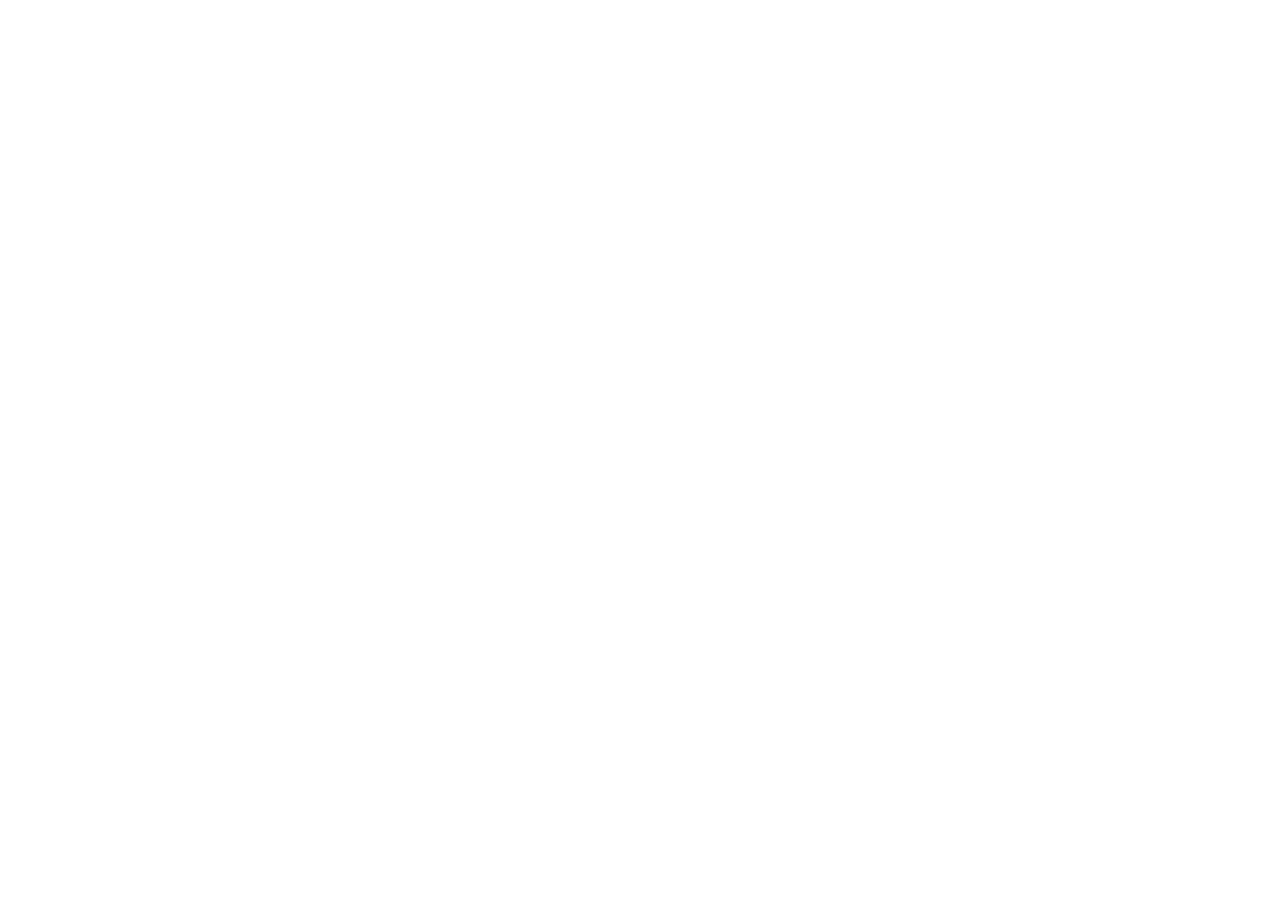
==== index.html @ 45d9abd4 "Arquivos" ====
<!DOCTYPE html>
<html lang="pt-br">
<head>
     <meta charset="UTF-8">
     <meta http-equiv="X-UA-Compatible" content="IE=edge">
     <meta name="viewport" content="width=device-width, initial-scale=1.0">
     <meta name="Author" content="Lucas Gabriel G. Oliveira">
     <meta name="description" content="Projeto 2 da disciplina desenvolvimento Front-End">
     <title>Histórias de um Viajante</title>
     <link rel="shortcut icon" href="assets/img/Favicon-Logo.ico" type="image/x-icon">
     <link rel="stylesheet" href="assets/css/style.css">
</head>
<body>
     
</body>
</html>
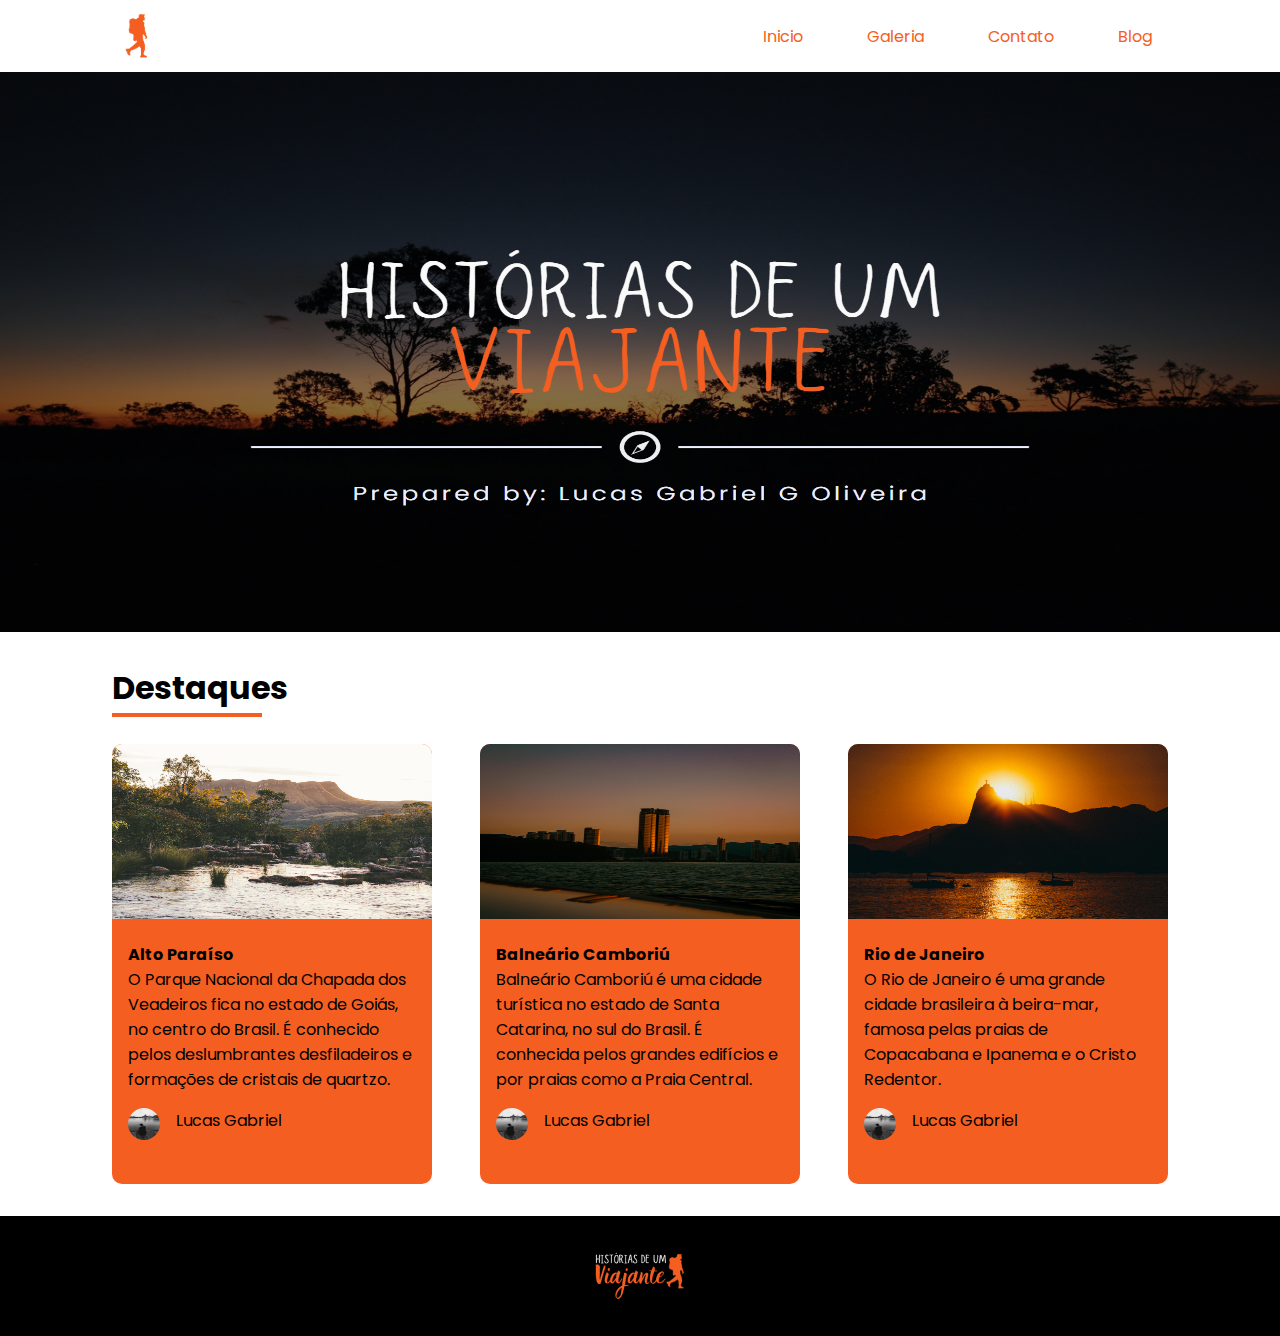
==== commit 38c2760a: "Tela Inicial" ====
--- a/index.html
+++ b/index.html
@@ -11,6 +11,75 @@
      <link rel="stylesheet" href="assets/css/style.css">
 </head>
 <body>
-     
+     <header>
+          <nav>
+               <div id="logo01">
+                    <img src="assets/img/Logo02.png" alt="Viajante">
+               </div>
+               <div id="menuNav">
+                    <ul>
+                         <li><a href="">Inicio</a></li>
+                         <li><a href="">Galeria</a></li>
+                         <li><a href="">Contato</a></li>
+                         <li><a href="">Blog</a></li>
+                    </ul>
+               </div>
+          </nav>
+     </header>
+     <section id="bannerPrincipal">
+          <img src="assets/img/Bg-Principal.png" alt="Banner">
+     </section>
+     <section id="destaques">
+          <h2>Destaques</h2>
+          <div id="sectionCards">
+               <div class="card">
+                    <div class="card-bg">
+                         <img src="assets/img/Foto01.jpg" alt="Chapada dos Viadeiros">
+                    </div>
+                    <div class="card-textos">
+                         <h4>Alto Paraíso</h4>
+                         <p>O Parque Nacional da Chapada dos Veadeiros fica no estado de Goiás, no centro do Brasil. É conhecido pelos deslumbrantes desfiladeiros e formações de cristais de quartzo.</p>
+                         <div class="card-autor">
+                              <img src="assets/img/FotoLg.jpeg" alt="Lucas Gabriel">
+                              <span>Lucas Gabriel</span>
+                         </div>
+                    </div>
+               </div>
+               <div class="card">
+                    <div class="card-bg">
+                         <img src="assets/img/Foto04.jpg" alt="Balneário Cambiriú">
+                    </div>
+                    <div class="card-textos">
+                         <h4>Balneário Camboriú</h4>
+                         <p>Balneário Camboriú é uma cidade turística no estado de Santa Catarina, no sul do Brasil. É conhecida pelos grandes edifícios e por praias como a Praia Central.</p>
+                         <div class="card-autor">
+                              <img src="assets/img/FotoLg.jpeg" alt="Lucas Gabriel">
+                              <span>Lucas Gabriel</span>
+                         </div>
+                    </div>
+               </div>
+               <div class="card">
+                    <div class="card-bg">
+                         <img src="assets/img/Foto05.jpg" alt="Rio de Janeiro">
+                    </div>
+                    <div class="card-textos">
+                         <h4>Rio de Janeiro</h4>
+                         <p>O Rio de Janeiro é uma grande cidade brasileira à beira-mar, famosa pelas praias de Copacabana e Ipanema e o Cristo Redentor.</p>
+                         <div class="card-autor">
+                              <img src="assets/img/FotoLg.jpeg" alt="Lucas Gabriel">
+                              <span>Lucas Gabriel</span>
+                         </div>
+                    </div>
+               </div>
+          </div>
+          <div id="btnSlides">
+               <div class="bolinha"></div>
+               <div class="bolinha"></div>
+               <div class="bolinha"></div>
+          </div>
+     </section>
+     <footer>
+          <img src="assets/img/Logo01.png" alt="Logo 2">
+     </footer>
 </body>
 </html>--- a/assets/css/style.css
+++ b/assets/css/style.css
@@ -0,0 +1,171 @@
+/*FONTE IMPORTADA*/
+@import url('https://fonts.googleapis.com/css2?family=Poppins:wght@200;400;700&display=swap');
+
+
+/*RESET CSS*/
+* {
+     margin: 0;
+     padding: 0;
+     box-sizing: border-box;
+     font-family: 'Poppins', sans-serif;
+}
+
+
+/*CONFIGS VARIÁVEIS*/
+:root {
+     --laranja: #F55E21;
+     --branco: #FFFFFF;
+     --preto: #000000;
+     --azulVerde: #122632;
+}
+
+
+/*CONFIGS GLOBAIS*/
+
+
+/*CONFIGS INDIVIDUAIS*/
+header {
+     width: 100%;
+     height: 72px;
+     background-color: var(--branco);
+}
+
+nav {
+     width: inherit;
+     height: inherit;
+     display: flex;
+     justify-content: space-between;
+     align-items: center;
+     padding: 0px 112px 0px 112px;
+}
+
+#logo01 {
+     height: 48px;
+     width: auto;
+}
+
+#logo01 img {
+     width: 100%;
+     height: 100%;
+}
+
+#menuNav ul {
+     list-style: none;
+     display: flex;
+     column-gap: 32px;
+}
+
+#menuNav ul li {
+     padding: 8px 16px 8px 16px;
+     /* background-color: #122632; */
+     position: relative;
+}
+
+#menuNav ul li::after {
+     content: '';
+     position: absolute;
+     bottom: 0;
+     left: 0;
+     height: 5%;
+     width: 0;
+     border-radius: 5px;
+     background-color: var(--laranja);
+     transition: all linear .3s;
+}
+
+#menuNav ul li:hover::after{
+     width: 100%;
+}
+
+
+#menuNav ul li a {
+     text-decoration: none;
+     color: var(--laranja);
+}
+
+#bannerPrincipal {
+     width: 100%;
+     height: 560px;
+}
+
+#bannerPrincipal img {
+     width: 100%;
+     height: 100%;
+}
+
+#destaques {
+     width: 100%;
+     height: auto;
+     padding: 32px 112px 32px 112px;
+}
+
+#destaques h2 {
+     font-weight: 700;
+     font-size: 32px;
+     position: relative;
+}
+
+#destaques h2::after {
+     content: '';
+     position: absolute;
+     bottom: 0;
+     left: 0;
+     margin-bottom: -5px;
+     height: 4px;
+     width: 150px;
+     background-color: var(--laranja);
+}
+
+#sectionCards {
+     margin-top: 32px;
+     width: 100%;
+     height: 100%;
+     display: flex;
+     column-gap: 48px;
+     align-items: center;
+     justify-content: center;
+}
+
+.card {
+     width: 330px;
+     height: 440px;
+     background-color: #F55E21;
+     border-radius: 10px;
+}
+
+.card-bg img {
+     width: 100%;
+     height: 175px;
+     border-top-left-radius: 10px;
+     border-top-right-radius: 10px;
+}
+
+.card-textos {
+     padding: 16px;
+}
+
+.card-autor {
+     display: flex;
+     column-gap: 16px;
+     margin-top: 16px;
+}
+
+.card-autor img {
+     width: 32px;
+     height: 32px;
+     border-radius: 100%;
+}
+
+footer {
+     width: 100%;
+     height: 120px;
+     display: flex;
+     justify-content: center;
+     align-items: center;
+     background-color: var(--preto);
+}
+
+footer img {
+     height: 48px;
+     width: auto;
+}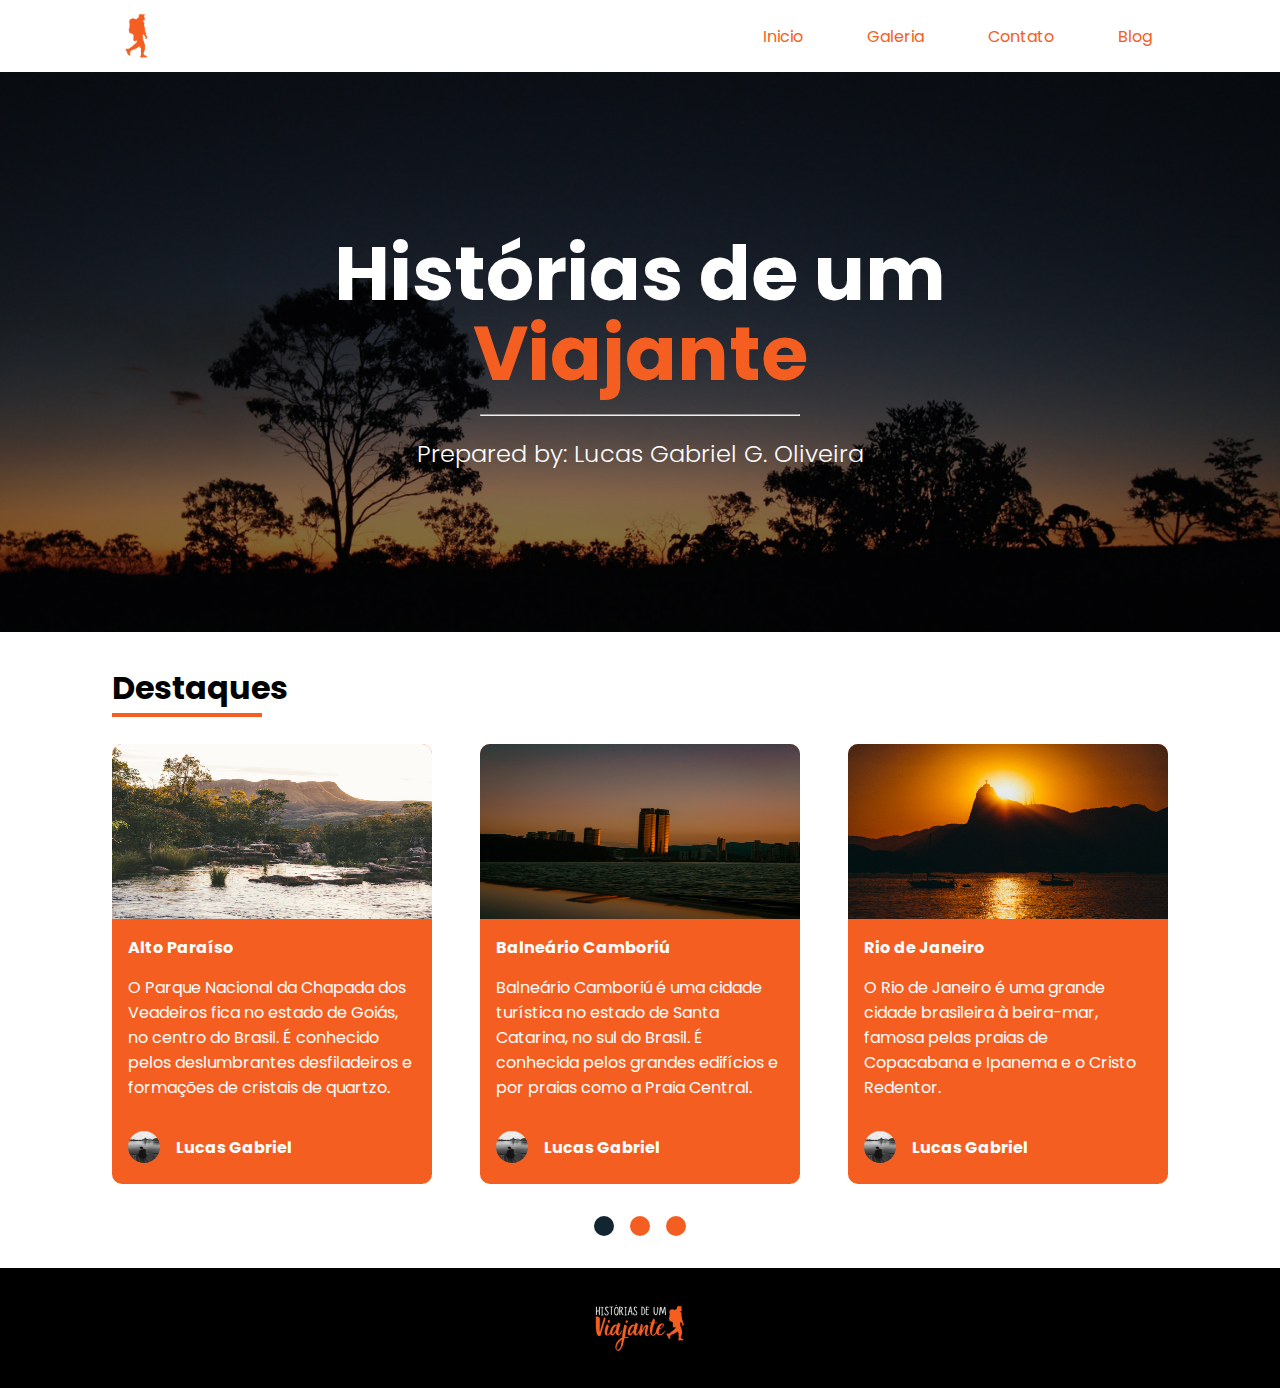
==== commit 9817f386: "Etapa 2" ====
--- a/index.html
+++ b/index.html
@@ -7,6 +7,7 @@
      <meta name="Author" content="Lucas Gabriel G. Oliveira">
      <meta name="description" content="Projeto 2 da disciplina desenvolvimento Front-End">
      <title>Histórias de um Viajante</title>
+     <link rel="stylesheet" href="https://fonts.googleapis.com/css2?family=Material+Symbols+Outlined:opsz,wght,FILL,GRAD@48,400,0,0" />
      <link rel="shortcut icon" href="assets/img/Favicon-Logo.ico" type="image/x-icon">
      <link rel="stylesheet" href="assets/css/style.css">
 </head>
@@ -27,13 +28,24 @@
           </nav>
      </header>
      <section id="bannerPrincipal">
-          <img src="assets/img/Bg-Principal.png" alt="Banner">
+          <h1>Histórias de um <br><span id="corViajante">Viajante</span></h1>
+          <hr style="background-color: #ffffff; margin: 20px 0px 20px 0px; width: 25%;">
+          <h5>Prepared by: Lucas Gabriel G. Oliveira</h5>
      </section>
      <section id="destaques">
           <h2>Destaques</h2>
           <div id="sectionCards">
+               <div id="controlesSlide">
+                    <div class="icone-esquerda icones-controle">
+                         <span class="material-symbols-outlined">arrow_back_ios</span>
+                    </div>
+                    <div class="icone-direita icones-controle">
+                         <span class="material-symbols-outlined">arrow_back_ios</span>
+                    </div>
+               </div>
                <div class="card">
                     <div class="card-bg">
+                         <span class="legenda-foto">Veja mais</span>
                          <img src="assets/img/Foto01.jpg" alt="Chapada dos Viadeiros">
                     </div>
                     <div class="card-textos">
@@ -47,6 +59,7 @@
                </div>
                <div class="card">
                     <div class="card-bg">
+                         <span class="legenda-foto">Veja mais</span>
                          <img src="assets/img/Foto04.jpg" alt="Balneário Cambiriú">
                     </div>
                     <div class="card-textos">
@@ -60,6 +73,7 @@
                </div>
                <div class="card">
                     <div class="card-bg">
+                         <span class="legenda-foto">Veja mais</span>
                          <img src="assets/img/Foto05.jpg" alt="Rio de Janeiro">
                     </div>
                     <div class="card-textos">
@@ -73,7 +87,7 @@
                </div>
           </div>
           <div id="btnSlides">
-               <div class="bolinha"></div>
+               <div class="bolinha bolinha-ativada"></div>
                <div class="bolinha"></div>
                <div class="bolinha"></div>
           </div>
--- a/assets/css/style.css
+++ b/assets/css/style.css
@@ -21,6 +21,15 @@
 
 
 /*CONFIGS GLOBAIS*/
+h1 {
+     font-size: 76px;
+     color: var(--branco);
+     line-height: 80px;
+}
+
+#corViajante {
+     color: var(--laranja); 
+}
 
 
 /*CONFIGS INDIVIDUAIS*/
@@ -84,6 +93,9 @@
 }
 
 #bannerPrincipal {
+     background: url(../img/Bg-Principal02.png) center no-repeat;
+     background-size: cover;
+     background-attachment: fixed;
      width: 100%;
      height: 560px;
 }
@@ -91,6 +103,24 @@
 #bannerPrincipal img {
      width: 100%;
      height: 100%;
+}
+
+#bannerPrincipal {
+     display: flex;
+     flex-direction: column;
+     align-items: center;
+     justify-content: center;
+     text-align: center;
+}
+
+#bannerPrincipal hr {
+
+}
+
+#bannerPrincipal h5 {
+     color: var(--branco);
+     font-size: 24px;
+     font-weight: 300;
 }
 
 #destaques {
@@ -124,28 +154,109 @@
      column-gap: 48px;
      align-items: center;
      justify-content: center;
+     position: relative;
+}
+
+#controlesSlide {
+     position: absolute;
+     width: 100%;
+}
+
+.icones-controle span {
+     font-size: 32px!important;
+     cursor: pointer;
+     color: var(--laranja);
+     transition: all linear .3s;
+}
+
+.icones-controle span:hover {
+     color: var(--azulVerde);
+}
+
+.icone-direita {
+     transform: rotate(180deg);
 }
 
 .card {
-     width: 330px;
+     width: 320px;
      height: 440px;
      background-color: #F55E21;
      border-radius: 10px;
-}
-
-.card-bg img {
+     cursor: pointer;
+}
+
+.card-bg {
      width: 100%;
      height: 175px;
+     overflow: hidden;
+     position: relative;
      border-top-left-radius: 10px;
      border-top-right-radius: 10px;
 }
 
+.card-bg::after {
+     content: '';
+     position: absolute;
+     z-index: 99;
+     top: 0;
+     left: 0;
+     width: 100%;
+     height: 0;
+     background-color: rgba(0, 0, 0, 0.7);
+     transition: all linear .3s;
+}
+
+.legenda-foto {
+     position: absolute;
+     z-index: 999;
+     top: 50%;
+     left: 50%;
+     transform: translate(-50%, -50%);
+     font-size: 24px;
+     font-weight: bold;
+     opacity: 0;
+     color: var(--branco);
+     transition: all linear .3s;
+}
+
+.card-bg img {
+     width: inherit;
+     height: inherit;
+     transition: all linear .3s;
+}
+
+.card:hover .card-bg img{
+     transform: scale(1.3);
+}
+
+.card:hover .card-bg::after{
+     height: 175px;
+}
+
+.card:hover .legenda-foto{
+     opacity: 1 !important;
+}
+
 .card-textos {
      padding: 16px;
+     display: flex;
+     flex-direction: column;
+     justify-content: space-between;
+     height: calc(100% - 180px);
+}
+
+.card-textos h4 {
+     color: var(--branco);
+}
+
+.card-textos p {
+     color: var(--branco);
+     font-weight: 400;
 }
 
 .card-autor {
      display: flex;
+     align-items: center;
      column-gap: 16px;
      margin-top: 16px;
 }
@@ -156,6 +267,30 @@
      border-radius: 100%;
 }
 
+.card-autor span {
+     font-weight: bold;
+     color: var(--branco);
+}
+
+#btnSlides {
+     display: flex;
+     justify-content: center;
+     column-gap: 16px;
+     margin-top: 32px;
+}
+
+.bolinha {
+     width: 20px;
+     height: 20px;
+     background-color: var(--laranja);
+     border-radius: 100%;
+     cursor: pointer;
+}
+
+.bolinha-ativada {
+     background-color: var(--azulVerde);
+}
+
 footer {
      width: 100%;
      height: 120px;
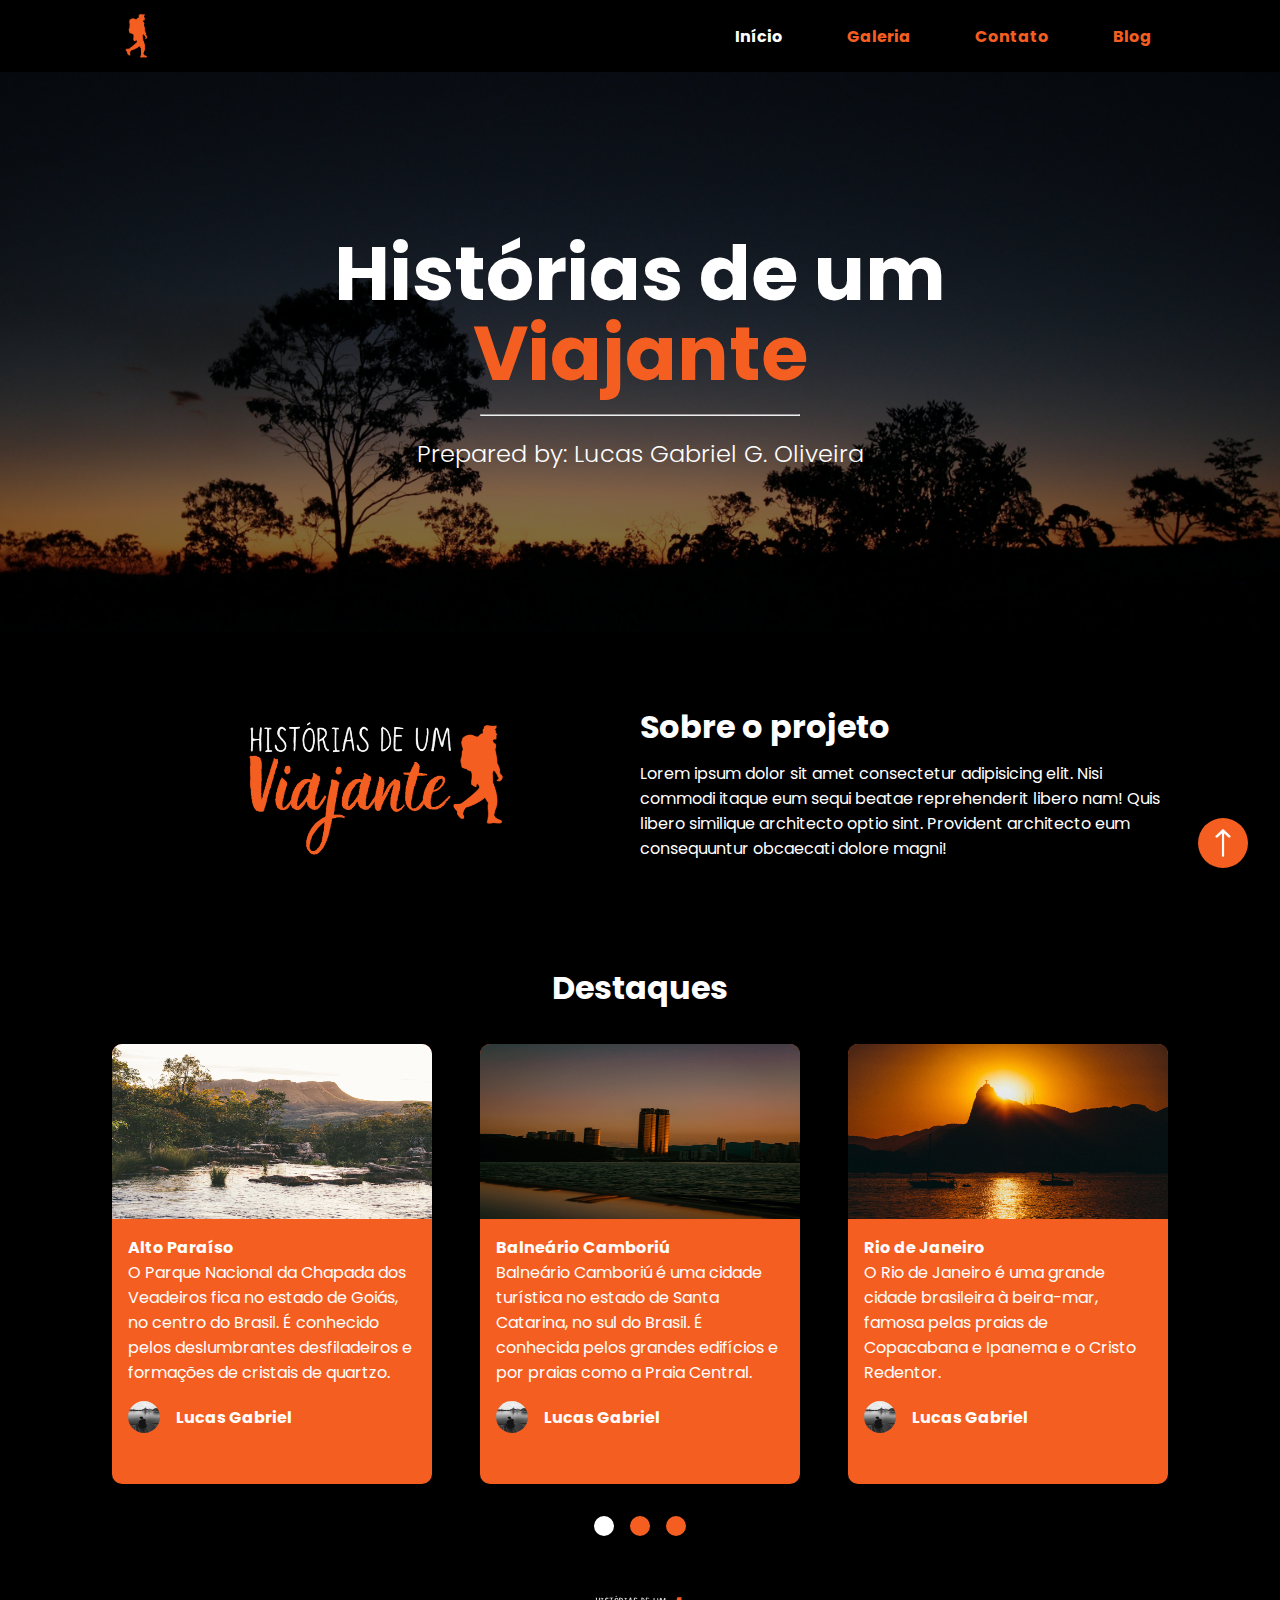
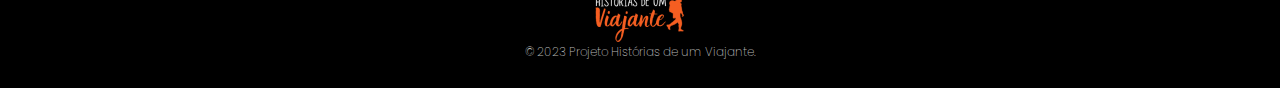
==== commit 5e70b57d: "Etapa 3" ====
--- a/index.html
+++ b/index.html
@@ -6,21 +6,26 @@
      <meta name="viewport" content="width=device-width, initial-scale=1.0">
      <meta name="Author" content="Lucas Gabriel G. Oliveira">
      <meta name="description" content="Projeto 2 da disciplina desenvolvimento Front-End">
-     <title>Histórias de um Viajante</title>
+     <title>Início | Histórias de um Viajante</title>
      <link rel="stylesheet" href="https://fonts.googleapis.com/css2?family=Material+Symbols+Outlined:opsz,wght,FILL,GRAD@48,400,0,0" />
      <link rel="shortcut icon" href="assets/img/Favicon-Logo.ico" type="image/x-icon">
      <link rel="stylesheet" href="assets/css/style.css">
 </head>
 <body>
-     <header>
+     <div id="botaoVoltar">
+          <a href="#header">
+               <img src="assets/img/IconeSeta.png" alt="Voltar">
+          </a>
+     </div>
+     <header id="header">
           <nav>
                <div id="logo01">
                     <img src="assets/img/Logo02.png" alt="Viajante">
                </div>
                <div id="menuNav">
                     <ul>
-                         <li><a href="">Inicio</a></li>
-                         <li><a href="">Galeria</a></li>
+                         <li><a href="index.html" class="item-menu--ativo">Início</a></li>
+                         <li><a href="galeria.html">Galeria</a></li>
                          <li><a href="">Contato</a></li>
                          <li><a href="">Blog</a></li>
                     </ul>
@@ -28,11 +33,26 @@
           </nav>
      </header>
      <section id="bannerPrincipal">
-          <h1>Histórias de um <br><span id="corViajante">Viajante</span></h1>
-          <hr style="background-color: #ffffff; margin: 20px 0px 20px 0px; width: 25%;">
-          <h5>Prepared by: Lucas Gabriel G. Oliveira</h5>
+          <div class="filtro-imagem"></div>
+          <div class="banner-principal--area">
+               <h1>Histórias de um <br><span id="corViajante">Viajante</span></h1>
+               <hr style="background-color: #ffffff; margin: 20px 0px 20px 0px; width: 25%;">
+               <h5>Prepared by: Lucas Gabriel G. Oliveira</h5>
+          </div>
+     </section>
+     <section id="descProjeto">
+          <div class="container desc-projeto--area">
+               <div class="desc-left">
+                    <img src="assets/img/Logo04.png" alt="Logo Histórias de um Viajante">
+               </div>
+               <div class="desc-right">
+                    <h2>Sobre o projeto</h2>
+                    <p>Lorem ipsum dolor sit amet consectetur adipisicing elit. Nisi commodi itaque eum sequi beatae reprehenderit libero nam! Quis libero similique architecto optio sint. Provident architecto eum consequuntur obcaecati dolore magni!</p>
+               </div>
+          </div>
      </section>
      <section id="destaques">
+          <div class="filtro-imagem"></div>
           <h2>Destaques</h2>
           <div id="sectionCards">
                <div id="controlesSlide">
@@ -44,46 +64,52 @@
                     </div>
                </div>
                <div class="card">
-                    <div class="card-bg">
-                         <span class="legenda-foto">Veja mais</span>
-                         <img src="assets/img/Foto01.jpg" alt="Chapada dos Viadeiros">
-                    </div>
-                    <div class="card-textos">
-                         <h4>Alto Paraíso</h4>
-                         <p>O Parque Nacional da Chapada dos Veadeiros fica no estado de Goiás, no centro do Brasil. É conhecido pelos deslumbrantes desfiladeiros e formações de cristais de quartzo.</p>
-                         <div class="card-autor">
-                              <img src="assets/img/FotoLg.jpeg" alt="Lucas Gabriel">
-                              <span>Lucas Gabriel</span>
+                    <a href="galeria.html">
+                         <div class="card-bg">
+                              <span class="legenda-foto">Veja mais</span>
+                              <img src="assets/img/Foto01.jpg" alt="Chapada dos Viadeiros">
                          </div>
-                    </div>
+                         <div class="card-textos">
+                              <h4>Alto Paraíso</h4>
+                              <p>O Parque Nacional da Chapada dos Veadeiros fica no estado de Goiás, no centro do Brasil. É conhecido pelos deslumbrantes desfiladeiros e formações de cristais de quartzo.</p>
+                              <div class="card-autor">
+                                   <img src="assets/img/FotoLg.jpeg" alt="Lucas Gabriel">
+                                   <span>Lucas Gabriel</span>
+                              </div>
+                         </div>
+                    </a>
                </div>
                <div class="card">
-                    <div class="card-bg">
-                         <span class="legenda-foto">Veja mais</span>
-                         <img src="assets/img/Foto04.jpg" alt="Balneário Cambiriú">
-                    </div>
-                    <div class="card-textos">
-                         <h4>Balneário Camboriú</h4>
-                         <p>Balneário Camboriú é uma cidade turística no estado de Santa Catarina, no sul do Brasil. É conhecida pelos grandes edifícios e por praias como a Praia Central.</p>
-                         <div class="card-autor">
-                              <img src="assets/img/FotoLg.jpeg" alt="Lucas Gabriel">
-                              <span>Lucas Gabriel</span>
+                    <a href="galeria.html">
+                         <div class="card-bg">
+                              <span class="legenda-foto">Veja mais</span>
+                              <img src="assets/img/Foto04.jpg" alt="Balneário Cambiriú">
                          </div>
-                    </div>
+                         <div class="card-textos">
+                              <h4>Balneário Camboriú</h4>
+                              <p>Balneário Camboriú é uma cidade turística no estado de Santa Catarina, no sul do Brasil. É conhecida pelos grandes edifícios e por praias como a Praia Central.</p>
+                              <div class="card-autor">
+                                   <img src="assets/img/FotoLg.jpeg" alt="Lucas Gabriel">
+                                   <span>Lucas Gabriel</span>
+                              </div>
+                         </div>
+                    </a>
                </div>
                <div class="card">
-                    <div class="card-bg">
-                         <span class="legenda-foto">Veja mais</span>
-                         <img src="assets/img/Foto05.jpg" alt="Rio de Janeiro">
-                    </div>
-                    <div class="card-textos">
-                         <h4>Rio de Janeiro</h4>
-                         <p>O Rio de Janeiro é uma grande cidade brasileira à beira-mar, famosa pelas praias de Copacabana e Ipanema e o Cristo Redentor.</p>
-                         <div class="card-autor">
-                              <img src="assets/img/FotoLg.jpeg" alt="Lucas Gabriel">
-                              <span>Lucas Gabriel</span>
+                    <a href="galeria.html">
+                         <div class="card-bg">
+                              <span class="legenda-foto">Veja mais</span>
+                              <img src="assets/img/Foto05.jpg" alt="Rio de Janeiro">
                          </div>
-                    </div>
+                         <div class="card-textos">
+                              <h4>Rio de Janeiro</h4>
+                              <p>O Rio de Janeiro é uma grande cidade brasileira à beira-mar, famosa pelas praias de Copacabana e Ipanema e o Cristo Redentor.</p>
+                              <div class="card-autor">
+                                   <img src="assets/img/FotoLg.jpeg" alt="Lucas Gabriel">
+                                   <span>Lucas Gabriel</span>
+                              </div>
+                         </div>
+                    </a>     
                </div>
           </div>
           <div id="btnSlides">
@@ -94,6 +120,7 @@
      </section>
      <footer>
           <img src="assets/img/Logo01.png" alt="Logo 2">
+          <span>© 2023 Projeto Histórias de um Viajante.</span>
      </footer>
 </body>
 </html>--- a/assets/css/style.css
+++ b/assets/css/style.css
@@ -15,12 +15,17 @@
 :root {
      --laranja: #F55E21;
      --branco: #FFFFFF;
+     --cinza: #b3b3b3;
      --preto: #000000;
      --azulVerde: #122632;
 }
 
 
 /*CONFIGS GLOBAIS*/
+html{
+     scroll-behavior: smooth;
+}
+
 h1 {
      font-size: 76px;
      color: var(--branco);
@@ -31,12 +36,73 @@
      color: var(--laranja); 
 }
 
+.container {
+     padding: 32px 112px 32px 112px;
+}
+
+body {
+     background-color: var(--preto);
+}
+
+body::-webkit-scrollbar {
+     width: 8px;
+}
+
+body::-webkit-scrollbar-track {
+     background-color: var(--preto);
+}
+
+body::-webkit-scrollbar-thumb {
+     background-color: var(--laranja);
+     border-radius: 5px;
+}
+
+.filtro-imagem {
+     width: 100%;
+     height: 100%;
+     background-color: rgba(0, 0, 0, 0.5);
+     position: absolute;
+     z-index: 8;
+     top: 0;
+     left: 0;
+}
+
+#botaoVoltar {
+     width: 50px;
+     height: 50px;
+     border-radius: 100%;
+     padding: 12px;
+     position: fixed;
+     bottom: 0;
+     right: 0;
+     margin-bottom: 32px;
+     margin-right: 32px;
+     z-index: 999;
+     background-color: var(--laranja);
+     display: flex;
+     align-items: center;
+     justify-content: center;
+     cursor: pointer;
+}
+
+#botaoVoltar a {
+     text-decoration: none;
+     display: flex;
+     align-items: center;
+     justify-content: center;
+}
+
+#botaoVoltar img {
+     width: 30px;
+     height: 30px;
+}
+
 
 /*CONFIGS INDIVIDUAIS*/
 header {
      width: 100%;
      height: 72px;
-     background-color: var(--branco);
+     background-color: var(--preto);
 }
 
 nav {
@@ -90,60 +156,92 @@
 #menuNav ul li a {
      text-decoration: none;
      color: var(--laranja);
+     font-weight: 700;
+}
+
+#menuNav ul li a.item-menu--ativo {
+     color: var(--branco);
 }
 
 #bannerPrincipal {
      background: url(../img/Bg-Principal02.png) center no-repeat;
      background-size: cover;
      background-attachment: fixed;
+     position: relative;
      width: 100%;
      height: 560px;
 }
 
-#bannerPrincipal img {
-     width: 100%;
-     height: 100%;
-}
-
-#bannerPrincipal {
+.banner-principal--area {
+     width: inherit;
+     height: inherit;
      display: flex;
      flex-direction: column;
      align-items: center;
      justify-content: center;
      text-align: center;
-}
-
-#bannerPrincipal hr {
-
-}
-
-#bannerPrincipal h5 {
+     position: relative;
+     z-index: 9;
+}
+
+.banner-principal--area h5 {
      color: var(--branco);
      font-size: 24px;
      font-weight: 300;
 }
 
+#descProjeto {
+     height: 300px;
+     display: flex;
+     align-items: center;
+}
+
+.desc-projeto--area {
+     display: flex;
+     color: var(--branco);
+}
+
+.desc-left {
+     flex: 1;
+     display: flex;
+     align-items: center;
+     justify-content: center;
+}
+
+.desc-left img {
+     width: 50%;
+}
+
+.desc-right {
+     flex: 1;
+     display: flex;
+     flex-direction: column;
+     justify-content: center;
+}
+
+.desc-right h2 {
+     font-weight: 700;
+     font-size: 32px;
+     margin-bottom: 10px;
+}
+
 #destaques {
      width: 100%;
      height: auto;
      padding: 32px 112px 32px 112px;
+     background: url(../img/Bg-Secundario.jpg) center no-repeat;
+     background-size: cover;
+     background-attachment: fixed;
+     position: relative;
 }
 
 #destaques h2 {
      font-weight: 700;
      font-size: 32px;
      position: relative;
-}
-
-#destaques h2::after {
-     content: '';
-     position: absolute;
-     bottom: 0;
-     left: 0;
-     margin-bottom: -5px;
-     height: 4px;
-     width: 150px;
-     background-color: var(--laranja);
+     color: var(--branco);
+     text-align: center;
+     z-index: 9;
 }
 
 #sectionCards {
@@ -155,6 +253,7 @@
      align-items: center;
      justify-content: center;
      position: relative;
+     z-index: 9;
 }
 
 #controlesSlide {
@@ -170,7 +269,7 @@
 }
 
 .icones-controle span:hover {
-     color: var(--azulVerde);
+     color: var(--branco);
 }
 
 .icone-direita {
@@ -183,6 +282,11 @@
      background-color: #F55E21;
      border-radius: 10px;
      cursor: pointer;
+}
+
+.card a {
+     text-decoration: none;
+     display: block;
 }
 
 .card-bg {
@@ -277,6 +381,8 @@
      justify-content: center;
      column-gap: 16px;
      margin-top: 32px;
+     position: relative;
+     z-index: 9;
 }
 
 .bolinha {
@@ -288,13 +394,14 @@
 }
 
 .bolinha-ativada {
-     background-color: var(--azulVerde);
+     background-color: var(--branco);
 }
 
 footer {
      width: 100%;
      height: 120px;
      display: flex;
+     flex-direction: column;
      justify-content: center;
      align-items: center;
      background-color: var(--preto);
@@ -303,4 +410,10 @@
 footer img {
      height: 48px;
      width: auto;
+}
+
+footer span {
+     font-weight: 200;
+     font-size: 12px;
+     color: var(--cinza);
 }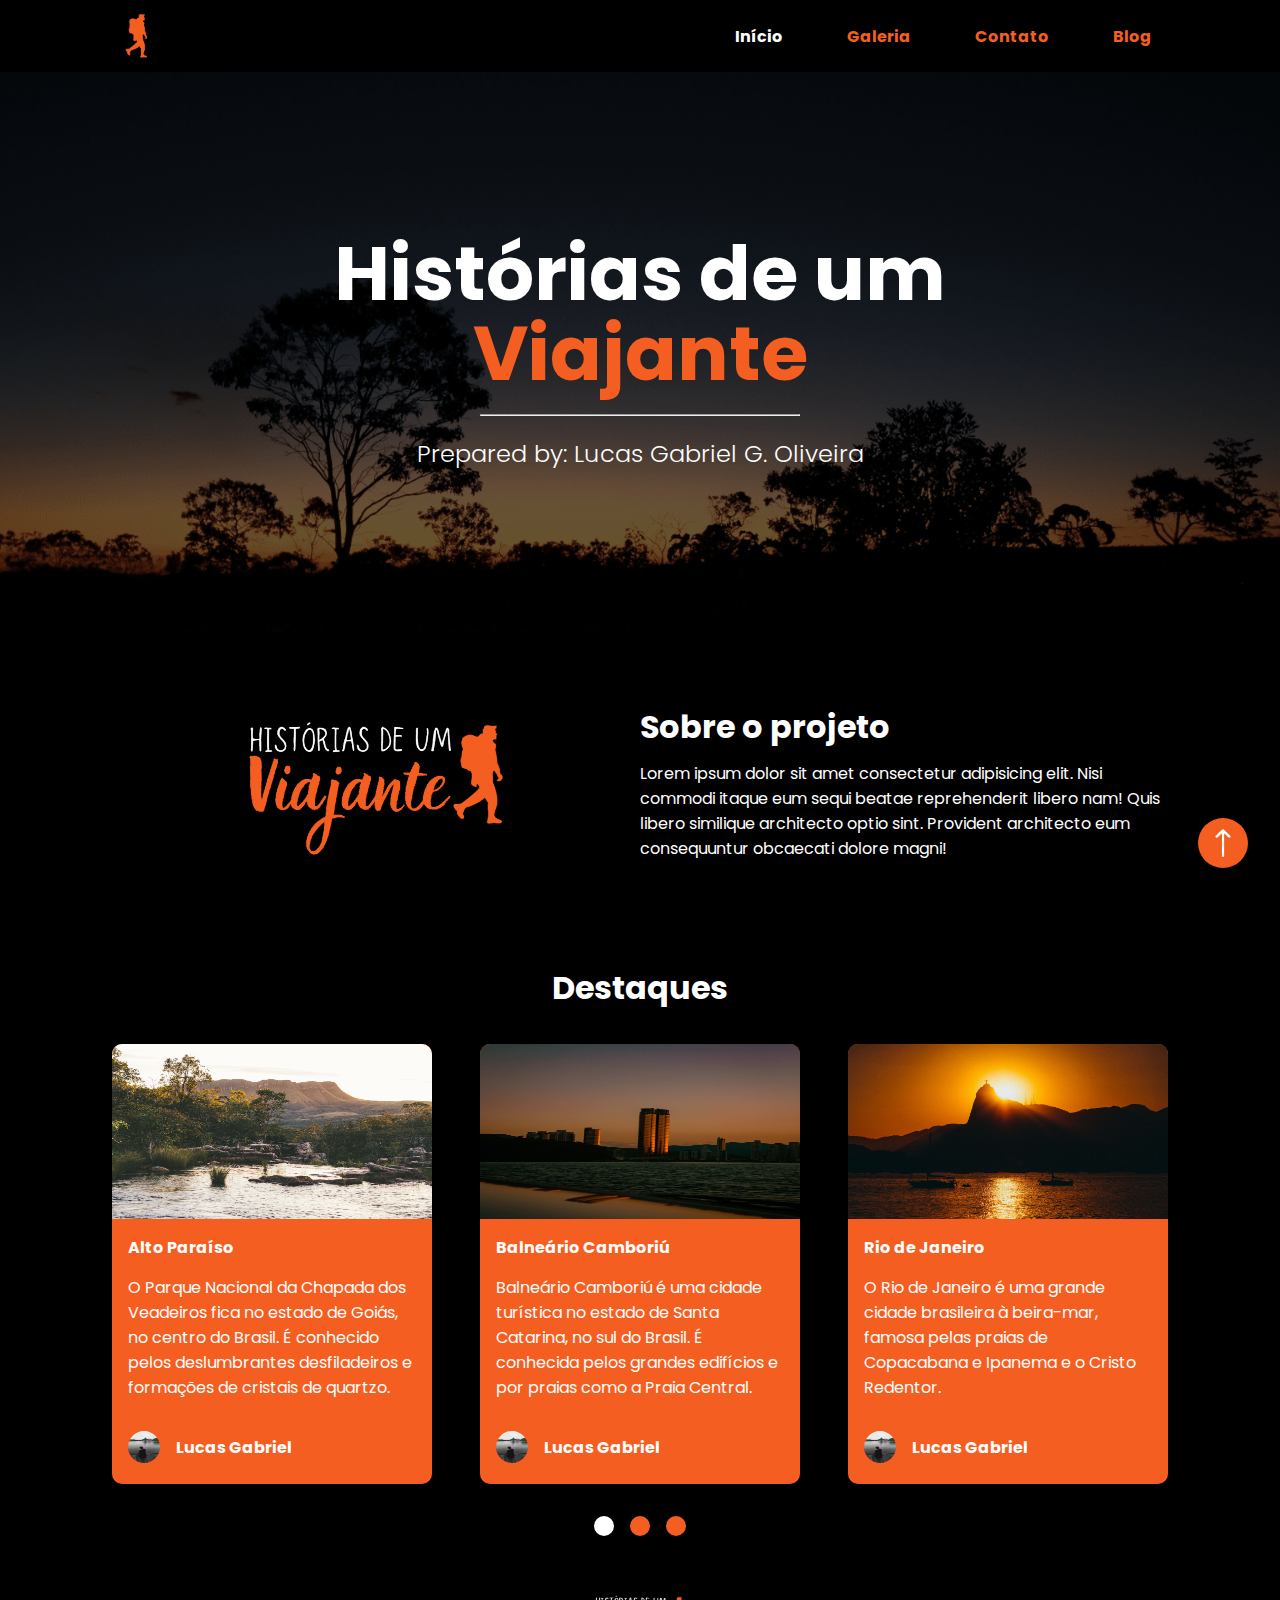
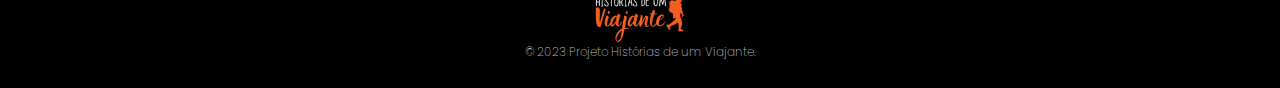
==== commit 8145dd44: "Etapa 05" ====
--- a/index.html
+++ b/index.html
@@ -26,7 +26,7 @@
                     <ul>
                          <li><a href="index.html" class="item-menu--ativo">Início</a></li>
                          <li><a href="galeria.html">Galeria</a></li>
-                         <li><a href="">Contato</a></li>
+                         <li><a href="contato.html">Contato</a></li>
                          <li><a href="">Blog</a></li>
                     </ul>
                </div>
--- a/assets/css/style.css
+++ b/assets/css/style.css
@@ -60,7 +60,7 @@
 .filtro-imagem {
      width: 100%;
      height: 100%;
-     background-color: rgba(0, 0, 0, 0.5);
+     background-color: rgba(0, 0, 0, 0.6);
      position: absolute;
      z-index: 8;
      top: 0;
@@ -285,6 +285,8 @@
 }
 
 .card a {
+     width: inherit;
+     height: inherit;
      text-decoration: none;
      display: block;
 }
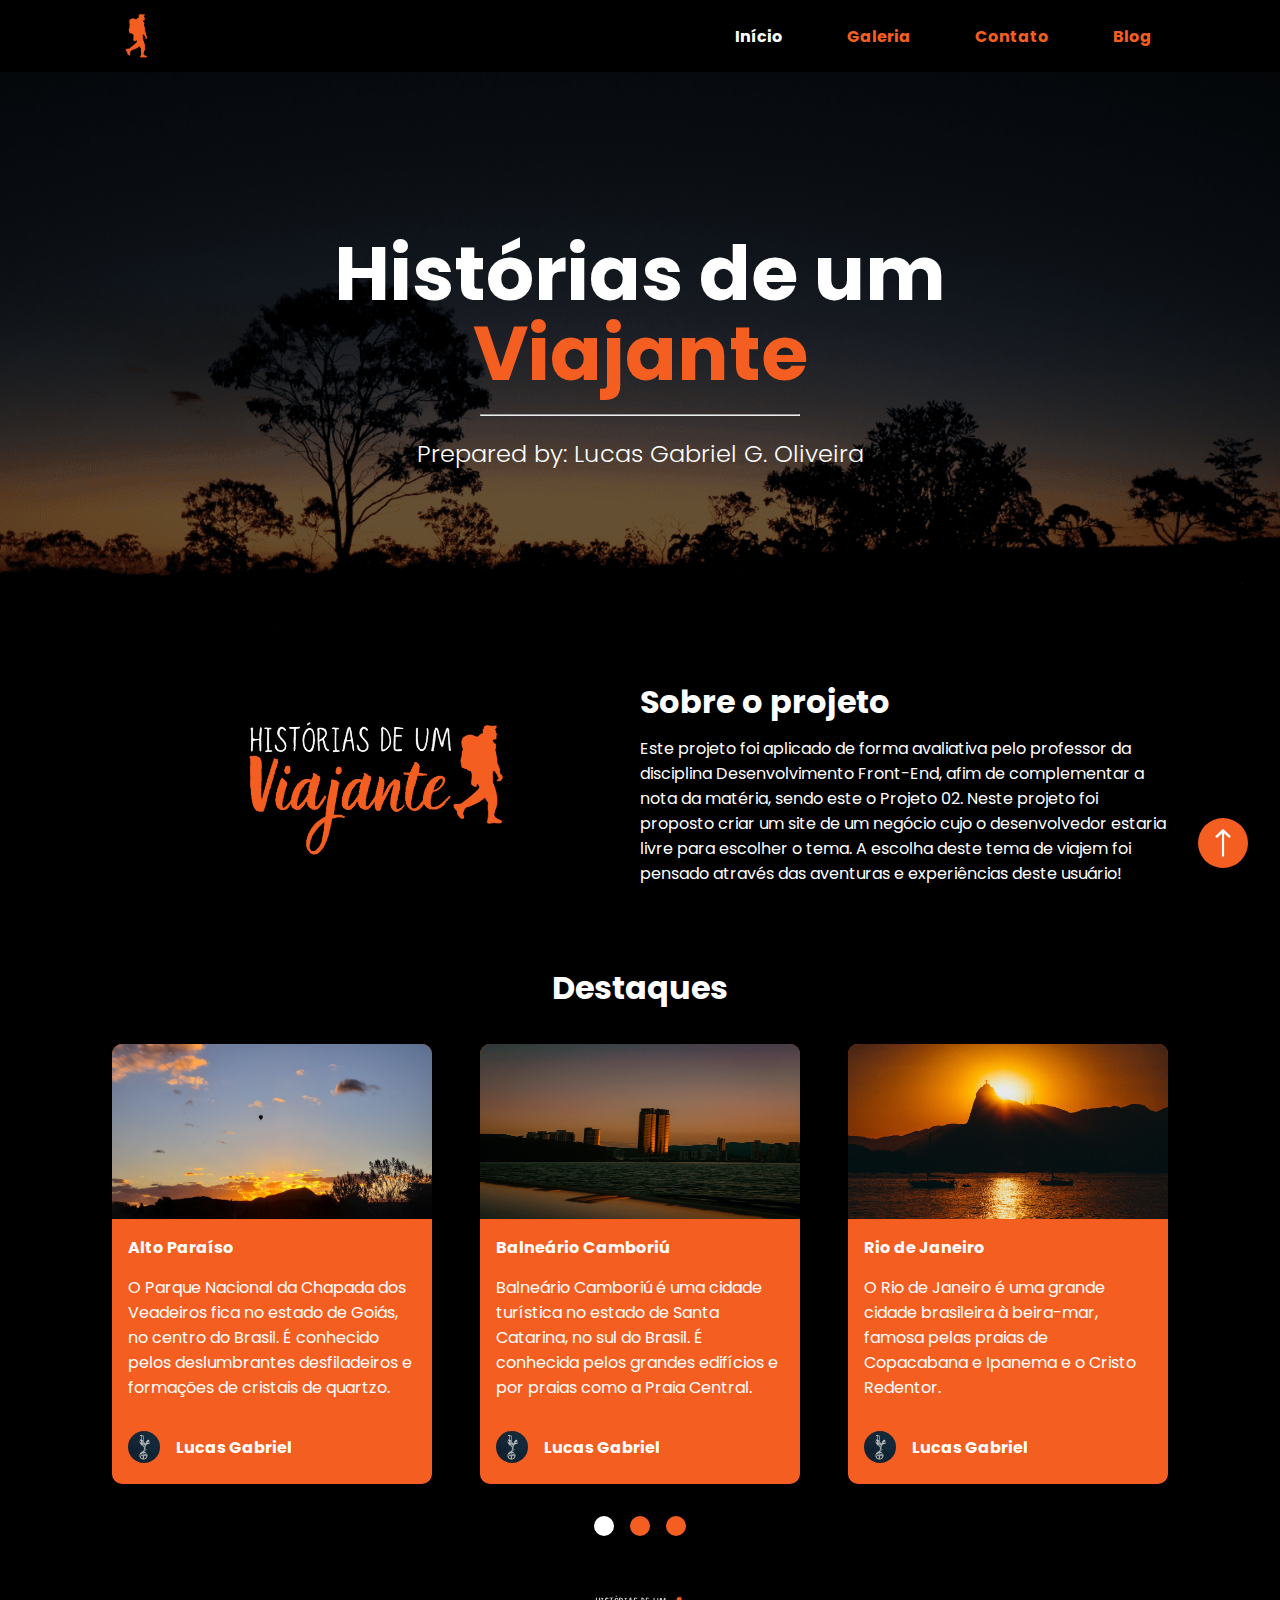
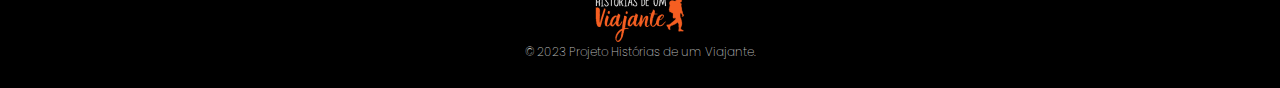
==== commit 2afd74fb: "Finalziado o Projeto" ====
--- a/index.html
+++ b/index.html
@@ -27,7 +27,7 @@
                          <li><a href="index.html" class="item-menu--ativo">Início</a></li>
                          <li><a href="galeria.html">Galeria</a></li>
                          <li><a href="contato.html">Contato</a></li>
-                         <li><a href="">Blog</a></li>
+                         <li><a href="blog.html">Blog</a></li>
                     </ul>
                </div>
           </nav>
@@ -47,7 +47,7 @@
                </div>
                <div class="desc-right">
                     <h2>Sobre o projeto</h2>
-                    <p>Lorem ipsum dolor sit amet consectetur adipisicing elit. Nisi commodi itaque eum sequi beatae reprehenderit libero nam! Quis libero similique architecto optio sint. Provident architecto eum consequuntur obcaecati dolore magni!</p>
+                    <p>Este projeto foi aplicado de forma avaliativa pelo professor da disciplina Desenvolvimento Front-End, afim de complementar a nota da matéria, sendo este o Projeto 02. Neste projeto foi proposto criar um site de um negócio cujo o desenvolvedor estaria livre para escolher o tema. A escolha deste tema de viajem foi pensado através das aventuras e experiências deste usuário!</p>
                </div>
           </div>
      </section>
@@ -67,13 +67,13 @@
                     <a href="galeria.html">
                          <div class="card-bg">
                               <span class="legenda-foto">Veja mais</span>
-                              <img src="assets/img/Foto01.jpg" alt="Chapada dos Viadeiros">
+                              <img src="assets/img/FotoIndex01.jpg" alt="Chapada dos Viadeiros">
                          </div>
                          <div class="card-textos">
                               <h4>Alto Paraíso</h4>
                               <p>O Parque Nacional da Chapada dos Veadeiros fica no estado de Goiás, no centro do Brasil. É conhecido pelos deslumbrantes desfiladeiros e formações de cristais de quartzo.</p>
                               <div class="card-autor">
-                                   <img src="assets/img/FotoLg.jpeg" alt="Lucas Gabriel">
+                                   <img src="assets/img/FotoLg.jpg" alt="Lucas Gabriel">
                                    <span>Lucas Gabriel</span>
                               </div>
                          </div>
@@ -83,13 +83,13 @@
                     <a href="galeria.html">
                          <div class="card-bg">
                               <span class="legenda-foto">Veja mais</span>
-                              <img src="assets/img/Foto04.jpg" alt="Balneário Cambiriú">
+                              <img src="assets/img/FotoIndex02.jpg" alt="Balneário Cambiriú">
                          </div>
                          <div class="card-textos">
                               <h4>Balneário Camboriú</h4>
                               <p>Balneário Camboriú é uma cidade turística no estado de Santa Catarina, no sul do Brasil. É conhecida pelos grandes edifícios e por praias como a Praia Central.</p>
                               <div class="card-autor">
-                                   <img src="assets/img/FotoLg.jpeg" alt="Lucas Gabriel">
+                                   <img src="assets/img/FotoLg.jpg" alt="Lucas Gabriel">
                                    <span>Lucas Gabriel</span>
                               </div>
                          </div>
@@ -99,13 +99,13 @@
                     <a href="galeria.html">
                          <div class="card-bg">
                               <span class="legenda-foto">Veja mais</span>
-                              <img src="assets/img/Foto05.jpg" alt="Rio de Janeiro">
+                              <img src="assets/img/FotoIndex03.jpg" alt="Rio de Janeiro">
                          </div>
                          <div class="card-textos">
                               <h4>Rio de Janeiro</h4>
                               <p>O Rio de Janeiro é uma grande cidade brasileira à beira-mar, famosa pelas praias de Copacabana e Ipanema e o Cristo Redentor.</p>
                               <div class="card-autor">
-                                   <img src="assets/img/FotoLg.jpeg" alt="Lucas Gabriel">
+                                   <img src="assets/img/FotoLg.jpg" alt="Lucas Gabriel">
                                    <span>Lucas Gabriel</span>
                               </div>
                          </div>
--- a/assets/css/style.css
+++ b/assets/css/style.css
@@ -164,7 +164,7 @@
 }
 
 #bannerPrincipal {
-     background: url(../img/Bg-Principal02.png) center no-repeat;
+     background: url(../img/Bg-Index01.png) center no-repeat;
      background-size: cover;
      background-attachment: fixed;
      position: relative;
@@ -229,7 +229,7 @@
      width: 100%;
      height: auto;
      padding: 32px 112px 32px 112px;
-     background: url(../img/Bg-Secundario.jpg) center no-repeat;
+     background: url(../img/Bg-Index02.jpg) center no-repeat;
      background-size: cover;
      background-attachment: fixed;
      position: relative;
